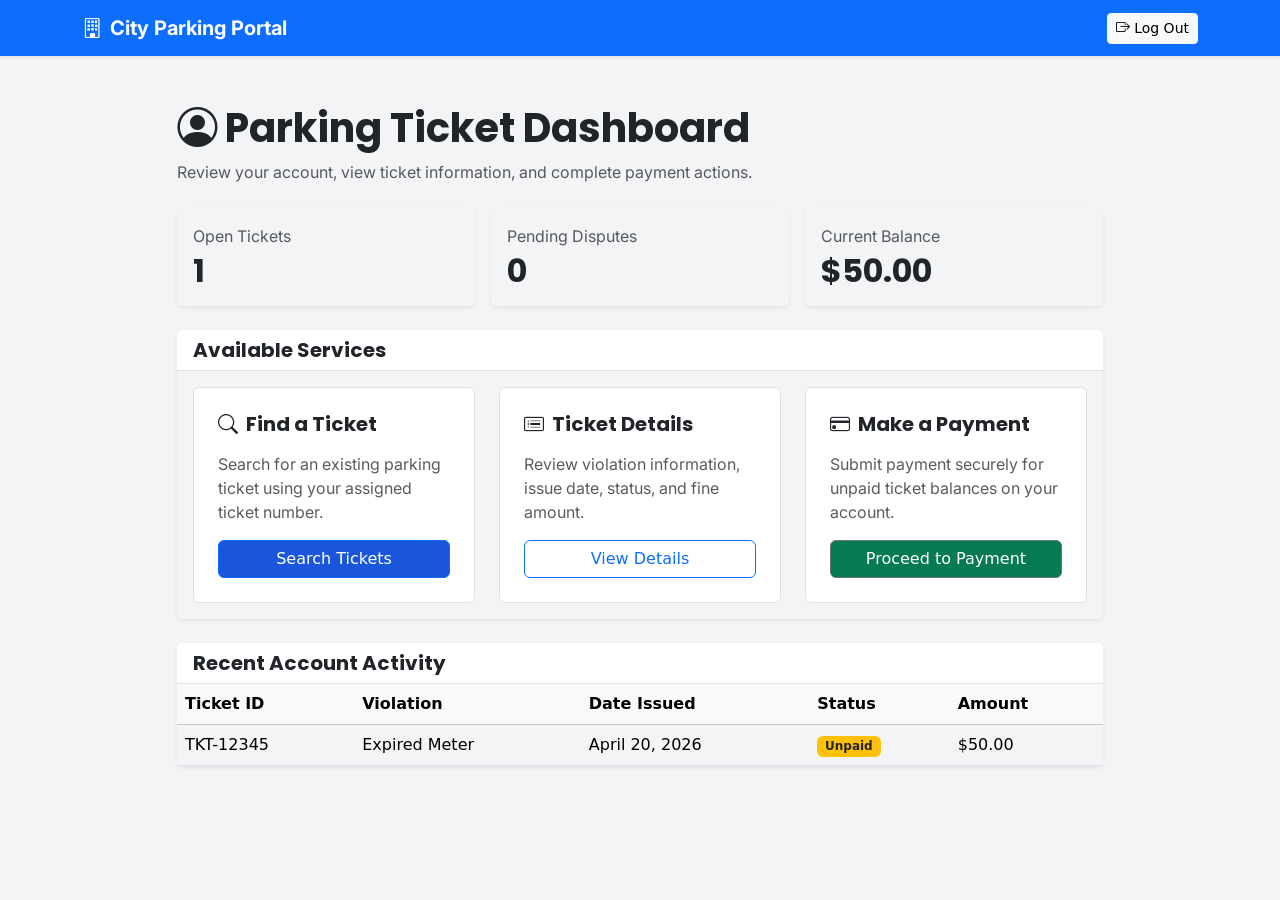
==== dashboard.html @ 8dfd1b1a "Added dashboard" ====
<!DOCTYPE html>
<html lang="en">
<head>
    <meta charset="UTF-8">
    <meta name="viewport" content="width=device-width, initial-scale=1.0">
    <title>Parking Ticket Dashboard</title>

    <!-- Bootstrap -->
    <link href="https://cdn.jsdelivr.net/npm/bootstrap@5.2.3/dist/css/bootstrap.min.css" rel="stylesheet">

    <!-- Bootstrap Icons -->
    <link rel="stylesheet" href="https://cdn.jsdelivr.net/npm/bootstrap-icons@1.11.3/font/bootstrap-icons.min.css">

    <!-- Google Fonts -->
    <link href="https://fonts.googleapis.com/css2?family=Inter:wght@400;500&family=Poppins:wght@600;700&display=swap" rel="stylesheet">

    <!-- Custom CSS -->
    <link rel="stylesheet" href="styles.css">

    <script src="https://cdn.jsdelivr.net/npm/bootstrap@5.2.3/dist/js/bootstrap.bundle.min.js"></script>
</head>
<body class="app-bg">
    <nav class="navbar navbar-expand-lg navbar-dark bg-primary shadow-sm">
        <div class="container">
            <a class="navbar-brand fw-bold" href="dashboard.html">
                <i class="bi bi-building me-2"></i>City Parking Portal
            </a>
            <div class="ms-auto">
                <a href="index.html" class="btn btn-light btn-sm">
                    <i class="bi bi-box-arrow-right me-1"></i>Log Out
                </a>
            </div>
        </div>
    </nav>

    <main class="container py-5">
        <div class="row justify-content-center">
            <div class="col-12 col-xl-10">

                <!-- Page Header -->
                <div class="mb-4">
                    <h1 class="fw-bold mb-2">
                        <i class="bi bi-person-circle me-2"></i>Parking Ticket Dashboard
                    </h1>
                    <p class="text-muted mb-0">
                        Review your account, view ticket information, and complete payment actions.
                    </p>
                </div>


                <!-- Summary Row -->
                <div class="row g-3 mb-4">
                    <div class="col-12 col-md-4">
                        <div class="card shadow-sm border-0 h-100">
                            <div class="card-body">
                                <p class="text-muted mb-1">Open Tickets</p>
                                <h2 class="fw-bold mb-0">1</h2>
                            </div>
                        </div>
                    </div>

                    <div class="col-12 col-md-4">
                        <div class="card shadow-sm border-0 h-100">
                            <div class="card-body">
                                <p class="text-muted mb-1">Pending Disputes</p>
                                <h2 class="fw-bold mb-0">0</h2>
                            </div>
                        </div>
                    </div>

                    <div class="col-12 col-md-4">
                        <div class="card shadow-sm border-0 h-100">
                            <div class="card-body">
                                <p class="text-muted mb-1">Current Balance</p>
                                <h2 class="fw-bold mb-0">$50.00</h2>
                            </div>
                        </div>
                    </div>
                </div>

                <!-- Main Action Panel -->
                <div class="card shadow-sm border-0 mb-4">
                    <div class="card-header bg-white border-bottom">
                        <h2 class="h5 fw-bold mb-0">Available Services</h2>
                    </div>
                    <div class="card-body">
                        <div class="row g-4">
                            <div class="col-12 col-md-6 col-lg-4">
                                <div class="border rounded p-4 h-100 bg-white">
                                    <h3 class="h5 fw-bold mb-3">
                                        <i class="bi bi-search me-2"></i>Find a Ticket
                                    </h3>
                                    <p class="text-muted">
                                        Search for an existing parking ticket using your assigned ticket number.
                                    </p>
                                    <a href="find-ticket.html" class="btn btn-primary w-100">
                                        Search Tickets
                                    </a>
                                </div>
                            </div>

                            <div class="col-12 col-md-6 col-lg-4">
                                <div class="border rounded p-4 h-100 bg-white">
                                    <h3 class="h5 fw-bold mb-3">
                                        <i class="bi bi-card-list me-2"></i>Ticket Details
                                    </h3>
                                    <p class="text-muted">
                                        Review violation information, issue date, status, and fine amount.
                                    </p>
                                    <a href="ticket-details.html" class="btn btn-outline-primary w-100">
                                        View Details
                                    </a>
                                </div>
                            </div>

                            <div class="col-12 col-md-6 col-lg-4">
                                <div class="border rounded p-4 h-100 bg-white">
                                    <h3 class="h5 fw-bold mb-3">
                                        <i class="bi bi-credit-card me-2"></i>Make a Payment
                                    </h3>
                                    <p class="text-muted">
                                        Submit payment securely for unpaid ticket balances on your account.
                                    </p>
                                    <a href="payment.html" class="btn btn-secondary w-100">
                                        Proceed to Payment
                                    </a>
                                </div>
                            </div>
                        </div>
                    </div>
                </div>

                <!-- Recent Account Activity -->
                <div class="card shadow-sm border-0">
                    <div class="card-header bg-white border-bottom">
                        <h2 class="h5 fw-bold mb-0">Recent Account Activity</h2>
                    </div>
                    <div class="card-body p-0">
                        <div class="table-responsive">
                            <table class="table mb-0 align-middle">
                                <thead class="table-light">
                                    <tr>
                                        <th>Ticket ID</th>
                                        <th>Violation</th>
                                        <th>Date Issued</th>
                                        <th>Status</th>
                                        <th>Amount</th>
                                    </tr>
                                </thead>
                                <tbody>
                                    <tr>
                                        <td>TKT-12345</td>
                                        <td>Expired Meter</td>
                                        <td>April 20, 2026</td>
                                        <td>
                                            <span class="badge bg-warning text-dark">Unpaid</span>
                                        </td>
                                        <td>$50.00</td>
                                    </tr>
                                </tbody>
                            </table>
                        </div>
                    </div>
                </div>

            </div>
        </div>
    </main>
</body>
</html>
---- styles.css ----
:root{
    --bs-primary: #1a56db;
    --bs-body-bg: #f3f4f6;
    --bs-secondary: #057a55;
    
}
h1,h2,h3,h4,h5,h6{
    font-family: 'Poppins', sans-serif;
}
p,a,label, li{
    font-family: 'Inter', sans-serif;
}
.btn-primary{
    --bs-btn-bg: var(--bs-primary);
}
.btn-secondary{
    --bs-btn-bg: var(--bs-secondary);
}
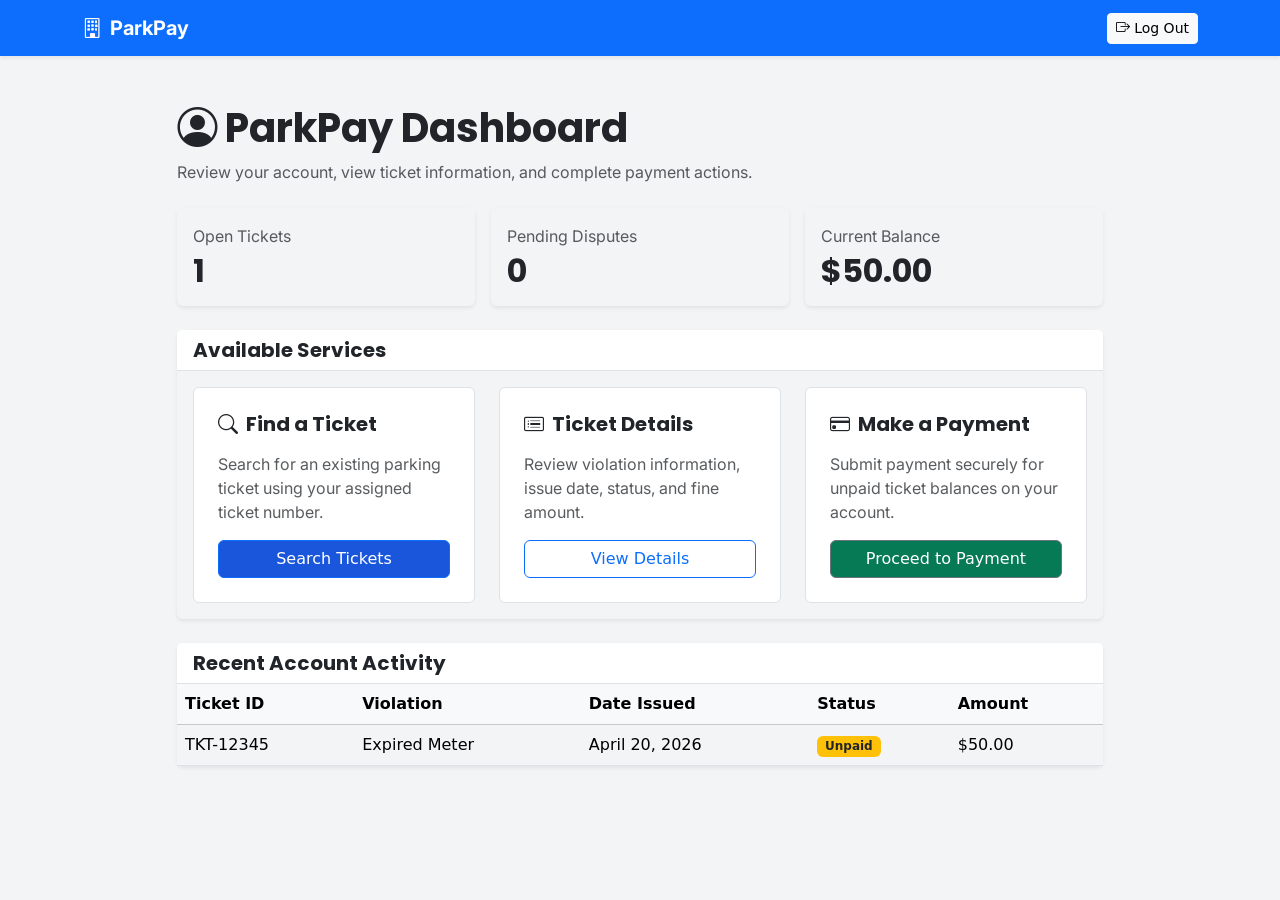
==== commit 8210abe8: "updated parkpay" ====
--- a/dashboard.html
+++ b/dashboard.html
@@ -3,7 +3,7 @@
 <head>
     <meta charset="UTF-8">
     <meta name="viewport" content="width=device-width, initial-scale=1.0">
-    <title>Parking Ticket Dashboard</title>
+    <title>ParkPay Dashboard</title>
 
     <!-- Bootstrap -->
     <link href="https://cdn.jsdelivr.net/npm/bootstrap@5.2.3/dist/css/bootstrap.min.css" rel="stylesheet">
@@ -23,7 +23,7 @@
     <nav class="navbar navbar-expand-lg navbar-dark bg-primary shadow-sm">
         <div class="container">
             <a class="navbar-brand fw-bold" href="dashboard.html">
-                <i class="bi bi-building me-2"></i>City Parking Portal
+                <i class="bi bi-building me-2"></i>ParkPay
             </a>
             <div class="ms-auto">
                 <a href="index.html" class="btn btn-light btn-sm">
@@ -40,13 +40,12 @@
                 <!-- Page Header -->
                 <div class="mb-4">
                     <h1 class="fw-bold mb-2">
-                        <i class="bi bi-person-circle me-2"></i>Parking Ticket Dashboard
+                        <i class="bi bi-person-circle me-2"></i>ParkPay Dashboard
                     </h1>
                     <p class="text-muted mb-0">
                         Review your account, view ticket information, and complete payment actions.
                     </p>
                 </div>
-
 
                 <!-- Summary Row -->
                 <div class="row g-3 mb-4">
